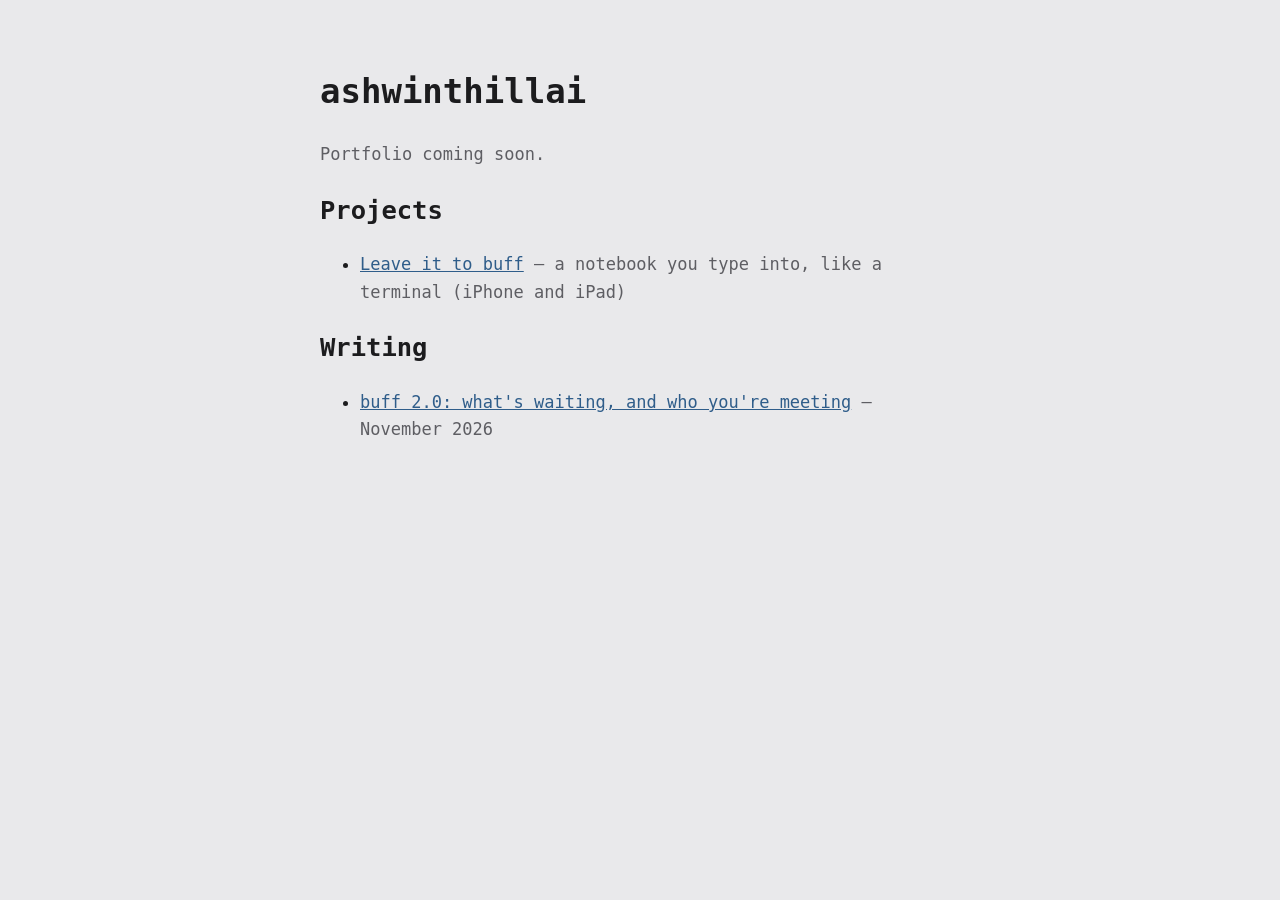
==== index.html @ 0e54cfce "Writing: buff 2.0 post Co-Authored-By: Claude Opus 5.5 <noreply@anthropic.com>" ====
<!doctype html>
<html lang="en">
<head>
<meta charset="utf-8">
<meta name="viewport" content="width=device-width, initial-scale=1">
<title>ashwinthillai</title>
<style>
  body { font: 17px/1.6 ui-monospace, Menlo, monospace; background: #E9E9EB; color: #1C1C1E; max-width: 40rem; margin: 4rem auto; padding: 0 1.25rem; }
  a { color: #2F5D8A; }
  .quiet { color: #5E5E63; }
</style>
</head>
<body>
<h1>ashwinthillai</h1>
<p class="quiet">Portfolio coming soon.</p>
<h2>Projects</h2>
<ul>
  <li><a href="/buff-app/">Leave it to buff</a> <span class="quiet">— a notebook you type into, like a terminal (iPhone and iPad)</span></li>
</ul>
<h2>Writing</h2>
<ul>
  <li><a href="/writing/buff-2/">buff 2.0: what's waiting, and who you're meeting</a> <span class="quiet">— November 2026</span></li>
</ul>
</body>
</html>
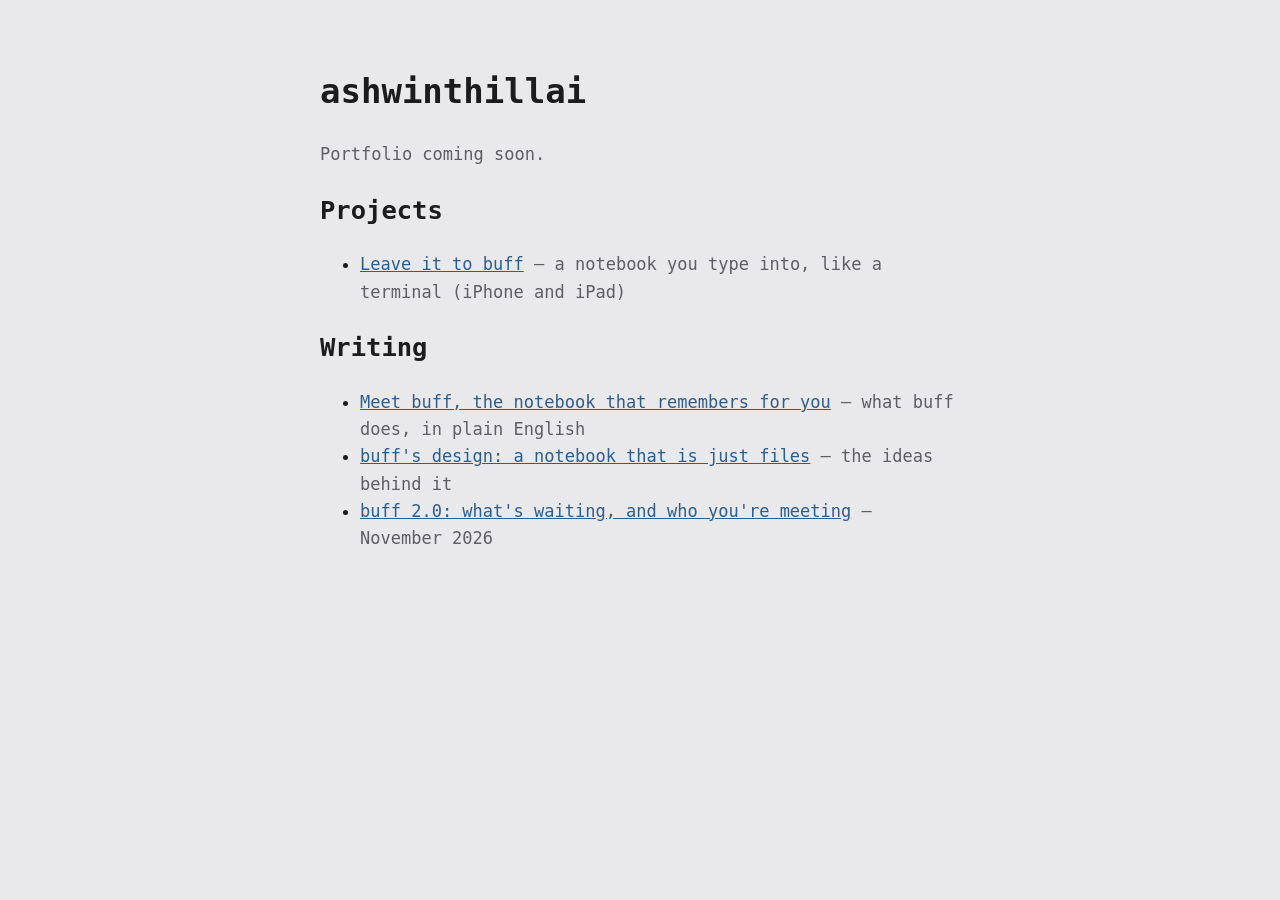
==== commit 06d6d23d: "Writing: Meet buff and buff's design (2.0) Co-Authored-By: Claude Opus 5.5 <noreply@anthropic.com>" ====
--- a/index.html
+++ b/index.html
@@ -19,6 +19,8 @@
 </ul>
 <h2>Writing</h2>
 <ul>
+  <li><a href="/writing/meet-buff/">Meet buff, the notebook that remembers for you</a> <span class="quiet">— what buff does, in plain English</span></li>
+  <li><a href="/writing/buff-design/">buff's design: a notebook that is just files</a> <span class="quiet">— the ideas behind it</span></li>
   <li><a href="/writing/buff-2/">buff 2.0: what's waiting, and who you're meeting</a> <span class="quiet">— November 2026</span></li>
 </ul>
 </body>
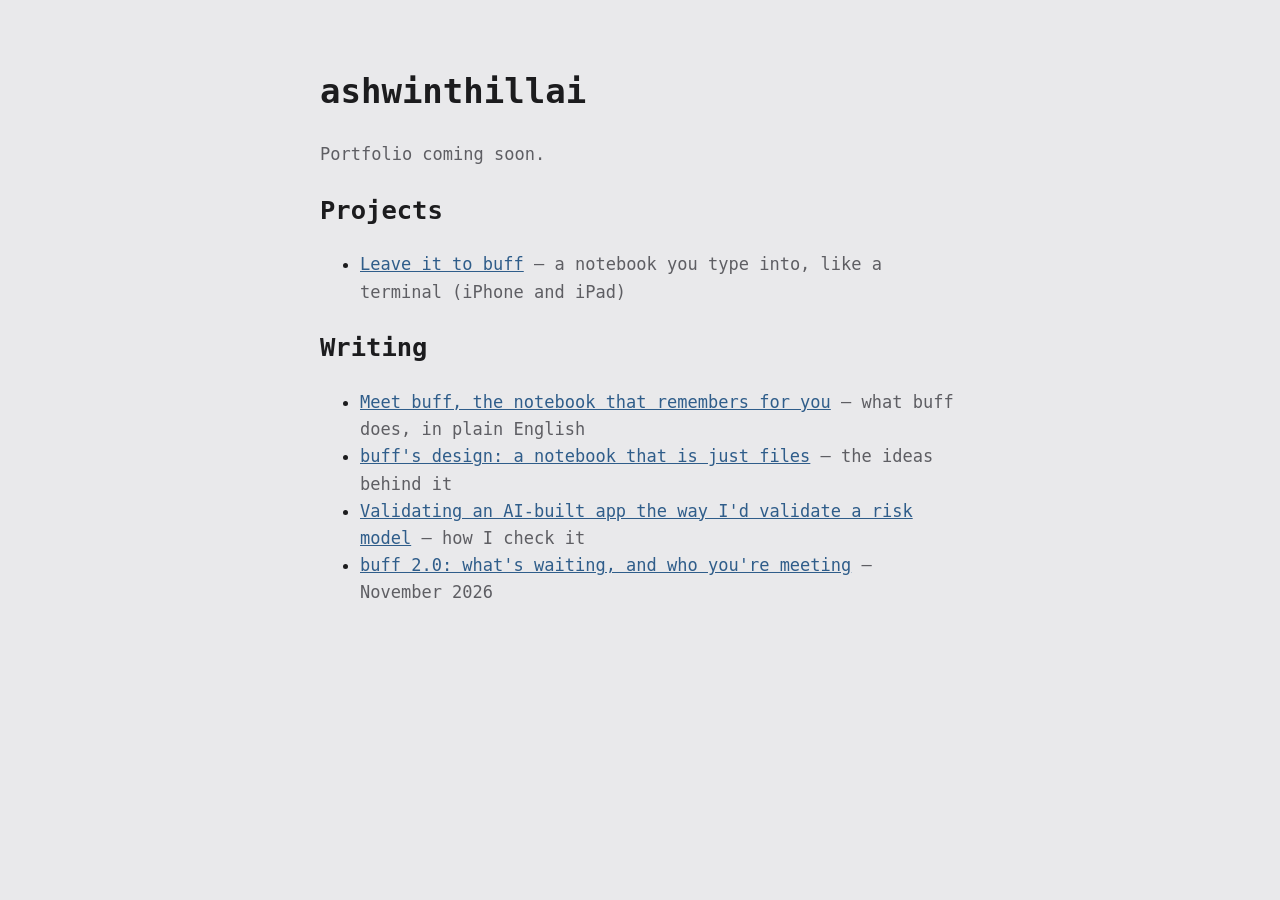
==== commit ab7ccfa4: "Writing: validating buff (2.0), all buff articles cross-linked Co-Authored-By: Claude Opus 5.5 <nore" ====
--- a/index.html
+++ b/index.html
@@ -21,6 +21,7 @@
 <ul>
   <li><a href="/writing/meet-buff/">Meet buff, the notebook that remembers for you</a> <span class="quiet">— what buff does, in plain English</span></li>
   <li><a href="/writing/buff-design/">buff's design: a notebook that is just files</a> <span class="quiet">— the ideas behind it</span></li>
+  <li><a href="/writing/validating-buff/">Validating an AI-built app the way I'd validate a risk model</a> <span class="quiet">— how I check it</span></li>
   <li><a href="/writing/buff-2/">buff 2.0: what's waiting, and who you're meeting</a> <span class="quiet">— November 2026</span></li>
 </ul>
 </body>
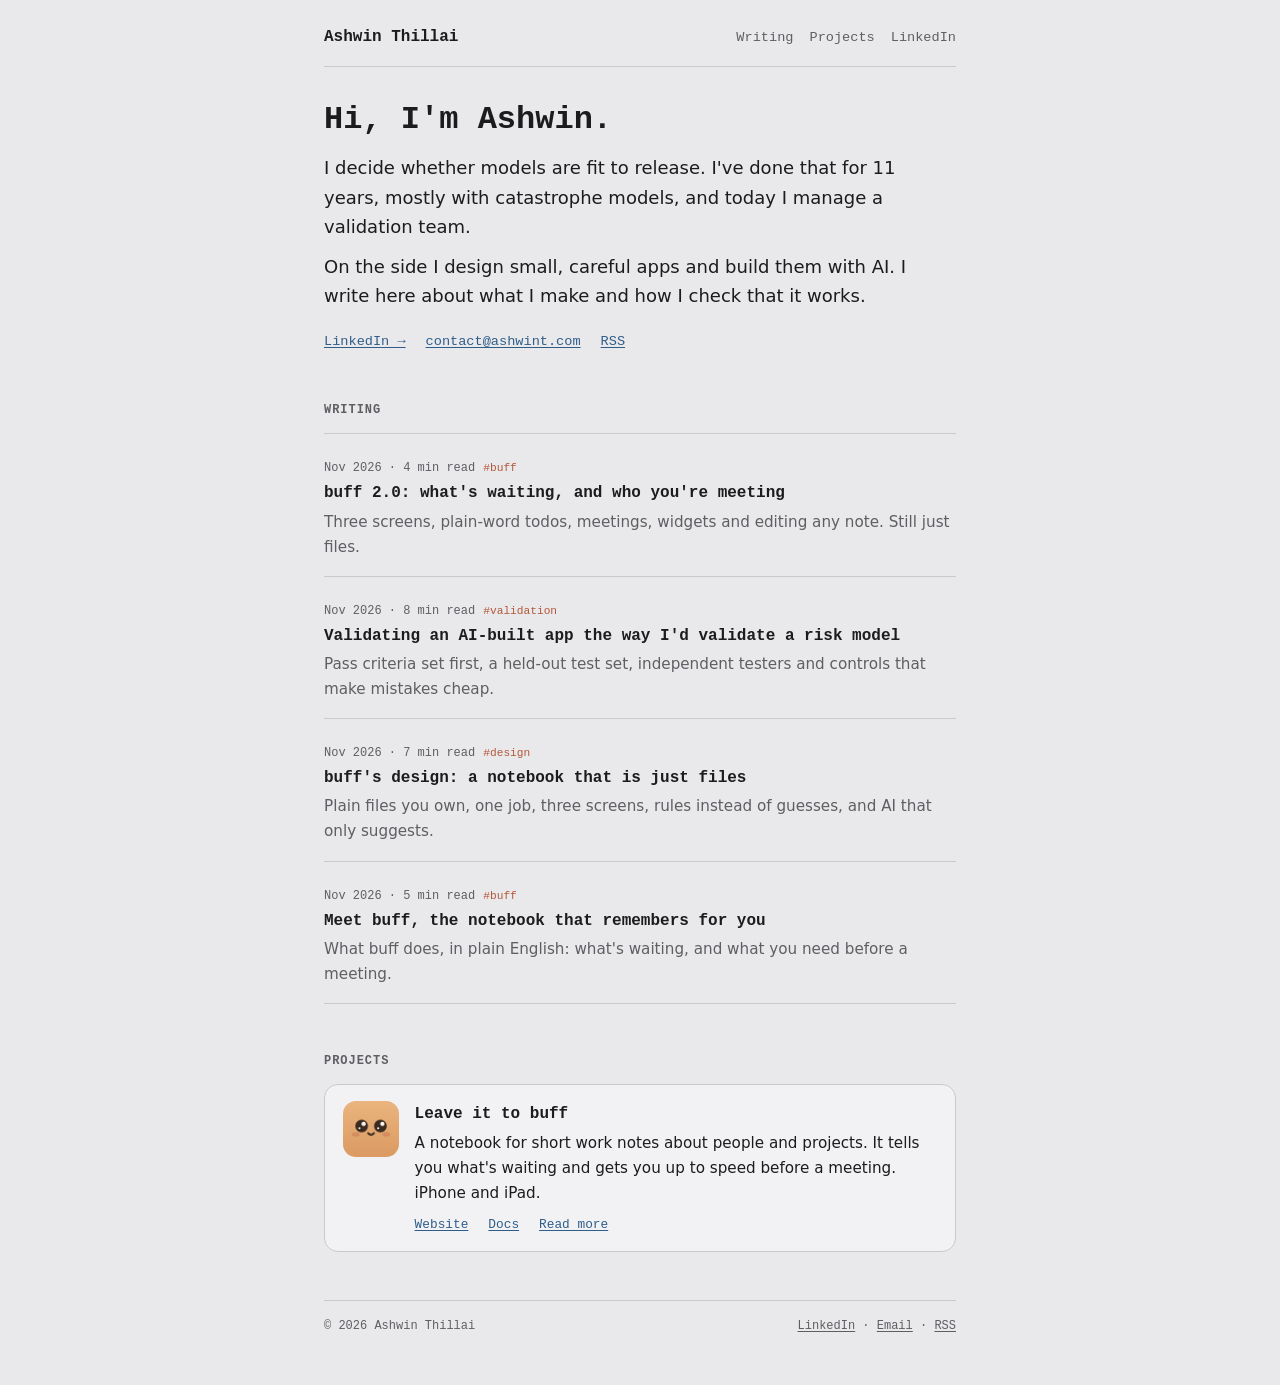
==== commit d6e8c1b1: "Site: home with intro, LinkedIn, dated posts and projects; writing index, Atom feed, 404, favicon, d" ====
--- a/index.html
+++ b/index.html
@@ -3,26 +3,75 @@
 <head>
 <meta charset="utf-8">
 <meta name="viewport" content="width=device-width, initial-scale=1">
-<title>ashwinthillai</title>
-<style>
-  body { font: 17px/1.6 ui-monospace, Menlo, monospace; background: #E9E9EB; color: #1C1C1E; max-width: 40rem; margin: 4rem auto; padding: 0 1.25rem; }
-  a { color: #2F5D8A; }
-  .quiet { color: #5E5E63; }
-</style>
+<title>Ashwin Thillai</title>
+<meta name="description" content="Ashwin Thillai validates models for a living and builds small, careful apps on the side. Writing about buff, AI-built software and how to check it.">
+<meta name="author" content="Ashwin Thillai">
+<meta property="og:title" content="Ashwin Thillai">
+<meta property="og:description" content="Writing about building and validating AI-built software.">
+<meta property="og:url" content="https://ashwint.com/">
+<meta name="color-scheme" content="light dark">
+<link rel="icon" href="/favicon.svg" type="image/svg+xml">
+<link rel="alternate" type="application/atom+xml" title="Ashwin Thillai — Writing" href="/writing/feed.xml">
+<link rel="stylesheet" href="/writing/style.css">
 </head>
 <body>
-<h1>ashwinthillai</h1>
-<p class="quiet">Portfolio coming soon.</p>
-<h2>Projects</h2>
-<ul>
-  <li><a href="/buff-app/">Leave it to buff</a> <span class="quiet">— a notebook you type into, like a terminal (iPhone and iPad)</span></li>
+<header class="site-header">
+  <a class="name" href="/">Ashwin Thillai</a>
+  <nav><a href="/writing/">Writing</a><a href="/#projects">Projects</a><a href="https://www.linkedin.com/in/ashwinthillai">LinkedIn</a></nav>
+</header>
+
+<section class="intro">
+  <h1>Hi, I'm Ashwin.</h1>
+  <p>I decide whether models are fit to release. I've done that for 11 years, mostly with catastrophe models, and today I manage a validation team.</p>
+  <p>On the side I design small, careful apps and build them with AI. I write here about what I make and how I check that it works.</p>
+  <ul class="links">
+    <li><a href="https://www.linkedin.com/in/ashwinthillai">LinkedIn →</a></li>
+    <li><a href="mailto:contact@ashwint.com">contact@ashwint.com</a></li>
+    <li><a href="/writing/feed.xml">RSS</a></li>
+  </ul>
+</section>
+
+<h2 class="eyebrow" id="writing">Writing</h2>
+<ul class="posts">
+  <li>
+    <span class="post-meta">Nov 2026 · 4 min read</span><span class="tag">#buff</span>
+    <h3><a href="/writing/buff-2/">buff 2.0: what's waiting, and who you're meeting</a></h3>
+    <p>Three screens, plain-word todos, meetings, widgets and editing any note. Still just files.</p>
+  </li>
+  <li>
+    <span class="post-meta">Nov 2026 · 8 min read</span><span class="tag">#validation</span>
+    <h3><a href="/writing/validating-buff/">Validating an AI-built app the way I'd validate a risk model</a></h3>
+    <p>Pass criteria set first, a held-out test set, independent testers and controls that make mistakes cheap.</p>
+  </li>
+  <li>
+    <span class="post-meta">Nov 2026 · 7 min read</span><span class="tag">#design</span>
+    <h3><a href="/writing/buff-design/">buff's design: a notebook that is just files</a></h3>
+    <p>Plain files you own, one job, three screens, rules instead of guesses, and AI that only suggests.</p>
+  </li>
+  <li>
+    <span class="post-meta">Nov 2026 · 5 min read</span><span class="tag">#buff</span>
+    <h3><a href="/writing/meet-buff/">Meet buff, the notebook that remembers for you</a></h3>
+    <p>What buff does, in plain English: what's waiting, and what you need before a meeting.</p>
+  </li>
 </ul>
-<h2>Writing</h2>
-<ul>
-  <li><a href="/writing/meet-buff/">Meet buff, the notebook that remembers for you</a> <span class="quiet">— what buff does, in plain English</span></li>
-  <li><a href="/writing/buff-design/">buff's design: a notebook that is just files</a> <span class="quiet">— the ideas behind it</span></li>
-  <li><a href="/writing/validating-buff/">Validating an AI-built app the way I'd validate a risk model</a> <span class="quiet">— how I check it</span></li>
-  <li><a href="/writing/buff-2/">buff 2.0: what's waiting, and who you're meeting</a> <span class="quiet">— November 2026</span></li>
-</ul>
+
+<h2 class="eyebrow" id="projects">Projects</h2>
+<div class="project">
+  <img src="/assets/buff-icon.png" alt="">
+  <div>
+    <h3>Leave it to buff</h3>
+    <p>A notebook for short work notes about people and projects. It tells you what's waiting and gets you up to speed before a meeting. iPhone and iPad.</p>
+    <ul class="links">
+      <li><a href="/buff-app/">Website</a></li>
+      <li><a href="/buff-app/docs/">Docs</a></li>
+      <li><a href="/writing/meet-buff/">Read more</a></li>
+    </ul>
+  </div>
+</div>
+
+<footer class="site-footer">
+  <span>© 2026 Ashwin Thillai</span>
+  <span><a href="https://www.linkedin.com/in/ashwinthillai">LinkedIn</a> · <a href="mailto:contact@ashwint.com">Email</a> · <a href="/writing/feed.xml">RSS</a></span>
+</footer>
 </body>
 </html>
--- a/writing/style.css
+++ b/writing/style.css
@@ -0,0 +1,77 @@
+/* ashwint.com: one stylesheet for the home page, the writing index and every article.
+   Grey palette, monospace headings, readable body text; dark mode follows the system. */
+:root {
+  --bg: #E9E9EB; --ink: #1C1C1E; --quiet: #5E5E63; --line: #C9C9CE; --well: #DCDCE0;
+  --link: #2F5D8A; --card: #F2F2F4; --accent: #B4583A;
+  --mono: ui-monospace, "SF Mono", Menlo, Consolas, monospace;
+  --sans: -apple-system, system-ui, "Segoe UI", Helvetica, Arial, sans-serif;
+}
+@media (prefers-color-scheme: dark) {
+  :root { --bg: #1B1B1D; --ink: #ECECEE; --quiet: #9A9AA0; --line: #3A3A3E; --well: #2A2A2D;
+          --link: #8DB4DC; --card: #232326; --accent: #E08A6C; }
+}
+* { box-sizing: border-box; }
+body { font: 18px/1.65 var(--sans); background: var(--bg); color: var(--ink); max-width: 42rem; margin: 0 auto; padding: 0 1.25rem 3rem; -webkit-text-size-adjust: 100%; }
+h1, h2, h3, .byline, .back, table, pre, figcaption, .site-header, .site-footer, .post-meta, .eyebrow { font-family: var(--mono); }
+h1 { font-size: 1.5rem; line-height: 1.3; margin: 1.5rem 0 0.5rem; }
+h2 { font-size: 1.05rem; margin: 2.5rem 0 0.5rem; }
+a { color: var(--link); text-underline-offset: 0.15em; }
+code { font: 0.85em var(--mono); background: var(--well); padding: 0.05em 0.3em; border-radius: 4px; }
+.quiet, .byline, .back, .note, figcaption { color: var(--quiet); }
+.byline { font-size: 0.85rem; margin-bottom: 2rem; }
+.back { font-size: 0.85rem; text-decoration: none; }
+ul { padding-left: 1.2rem; }
+li { margin: 0.35rem 0; }
+.table-wrap { overflow-x: auto; margin: 1.25rem 0; }
+table { border-collapse: collapse; font-size: 0.8rem; width: 100%; }
+th, td { text-align: left; padding: 0.45rem 0.6rem; border-bottom: 1px solid var(--line); vertical-align: top; }
+th { color: var(--quiet); font-weight: 600; }
+td.num { white-space: nowrap; }
+tr.key td { font-weight: 600; }
+pre { font-size: 0.7rem; line-height: 1.45; background: var(--well); padding: 1rem; border-radius: 8px; overflow-x: auto; }
+figure { margin: 1.75rem 0; text-align: center; }
+figure img, figure video { max-width: 100%; height: auto; border-radius: 14px; }
+figure.phone img, figure.phone video { width: 18rem; max-width: 80%; box-shadow: 0 2px 14px rgba(0,0,0,0.12); }
+figure.face video { width: 20rem; max-width: 85%; border-radius: 24px; }
+figure.pair { display: flex; gap: 1rem; justify-content: center; }
+figure.pair div { flex: 1; max-width: 18rem; }
+figure.pair img { width: 100%; box-shadow: 0 2px 14px rgba(0,0,0,0.12); }
+figcaption { font-size: 0.75rem; margin-top: 0.6rem; }
+hr { border: none; border-top: 1px solid var(--line); margin: 2.5rem 0 1.25rem; }
+.note { font-size: 0.9rem; font-style: italic; }
+
+/* Site header and footer (every page). */
+.site-header { display: flex; flex-wrap: wrap; align-items: baseline; justify-content: space-between; gap: 0.5rem 1.25rem; padding: 1.5rem 0 1rem; border-bottom: 1px solid var(--line); margin-bottom: 1.5rem; font-size: 0.85rem; }
+.site-header .name { font-weight: 700; color: var(--ink); text-decoration: none; font-size: 1rem; }
+.site-header nav { display: flex; gap: 1rem; flex-wrap: wrap; }
+.site-header nav a { color: var(--quiet); text-decoration: none; }
+.site-header nav a:hover, .site-header nav a[aria-current] { color: var(--ink); }
+.site-footer { border-top: 1px solid var(--line); margin-top: 3rem; padding-top: 1rem; font-size: 0.75rem; color: var(--quiet); display: flex; flex-wrap: wrap; gap: 0.4rem 1rem; justify-content: space-between; }
+.site-footer a { color: var(--quiet); }
+
+/* Home page. */
+.intro h1 { font-size: 2rem; margin: 2rem 0 0.75rem; }
+.intro p { margin: 0.6rem 0; }
+.links { font-family: var(--mono); font-size: 0.85rem; display: flex; flex-wrap: wrap; gap: 0.5rem 1.25rem; margin: 1.25rem 0 0; padding: 0; list-style: none; }
+.links li { margin: 0; }
+.eyebrow { font-size: 0.75rem; letter-spacing: 0.08em; text-transform: uppercase; color: var(--quiet); margin: 3rem 0 0.75rem; font-weight: 600; }
+.posts { list-style: none; padding: 0; margin: 0; }
+.posts li { margin: 0; padding: 1rem 0; border-bottom: 1px solid var(--line); }
+.posts li:first-child { border-top: 1px solid var(--line); }
+.posts h3 { font-size: 1rem; margin: 0.15rem 0 0.3rem; line-height: 1.4; }
+.posts h3 a { color: var(--ink); text-decoration: none; }
+.posts h3 a:hover { color: var(--link); text-decoration: underline; }
+.posts p { margin: 0; font-size: 0.95rem; color: var(--quiet); }
+.post-meta { font-size: 0.75rem; color: var(--quiet); }
+.tag { display: inline-block; font-family: var(--mono); font-size: 0.7rem; color: var(--accent); margin-left: 0.5rem; }
+.project { display: flex; gap: 1rem; align-items: flex-start; background: var(--card); border: 1px solid var(--line); border-radius: 14px; padding: 1rem 1.1rem; }
+.project img { width: 56px; height: 56px; border-radius: 13px; flex: none; }
+.project h3 { font-size: 1rem; margin: 0 0 0.25rem; }
+.project p { margin: 0 0 0.5rem; font-size: 0.95rem; }
+.project .links { margin: 0; font-size: 0.8rem; }
+
+@media (max-width: 30rem) {
+  body { font-size: 17px; }
+  .intro h1 { font-size: 1.6rem; }
+  figure.pair { flex-direction: column; align-items: center; }
+}
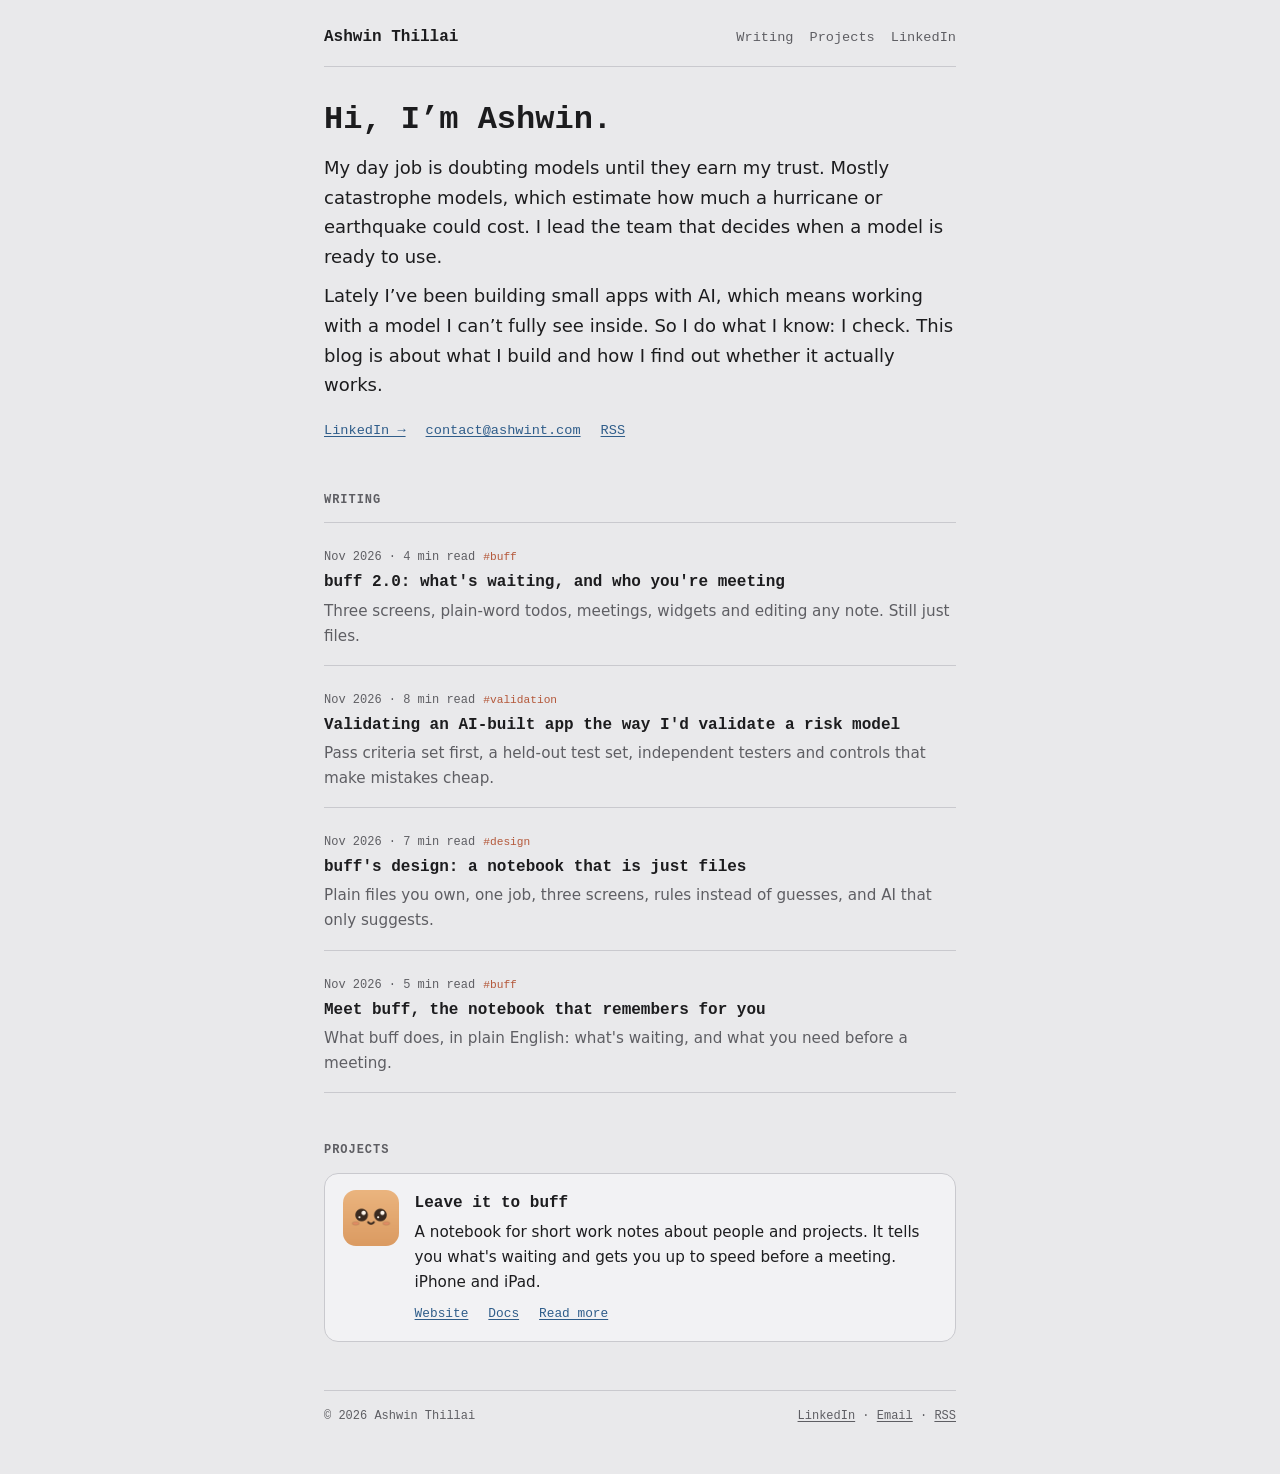
==== commit 0c503027: "Home: new about text; versioned stylesheet link so browsers fetch the new style Co-Authored-By: Clau" ====
--- a/index.html
+++ b/index.html
@@ -4,7 +4,7 @@
 <meta charset="utf-8">
 <meta name="viewport" content="width=device-width, initial-scale=1">
 <title>Ashwin Thillai</title>
-<meta name="description" content="Ashwin Thillai validates models for a living and builds small, careful apps on the side. Writing about buff, AI-built software and how to check it.">
+<meta name="description" content="Ashwin Thillai doubts models for a living and builds small apps with AI. I write about what I build and how I check that it works.">
 <meta name="author" content="Ashwin Thillai">
 <meta property="og:title" content="Ashwin Thillai">
 <meta property="og:description" content="Writing about building and validating AI-built software.">
@@ -12,7 +12,7 @@
 <meta name="color-scheme" content="light dark">
 <link rel="icon" href="/favicon.svg" type="image/svg+xml">
 <link rel="alternate" type="application/atom+xml" title="Ashwin Thillai — Writing" href="/writing/feed.xml">
-<link rel="stylesheet" href="/writing/style.css">
+<link rel="stylesheet" href="/writing/style.css?v=2">
 </head>
 <body>
 <header class="site-header">
@@ -21,9 +21,9 @@
 </header>
 
 <section class="intro">
-  <h1>Hi, I'm Ashwin.</h1>
-  <p>I decide whether models are fit to release. I've done that for 11 years, mostly with catastrophe models, and today I manage a validation team.</p>
-  <p>On the side I design small, careful apps and build them with AI. I write here about what I make and how I check that it works.</p>
+  <h1>Hi, I’m Ashwin.</h1>
+  <p>My day job is doubting models until they earn my trust. Mostly catastrophe models, which estimate how much a hurricane or earthquake could cost. I lead the team that decides when a model is ready to use.</p>
+  <p>Lately I’ve been building small apps with AI, which means working with a model I can’t fully see inside. So I do what I know: I check. This blog is about what I build and how I find out whether it actually works.</p>
   <ul class="links">
     <li><a href="https://www.linkedin.com/in/ashwinthillai">LinkedIn →</a></li>
     <li><a href="mailto:contact@ashwint.com">contact@ashwint.com</a></li>
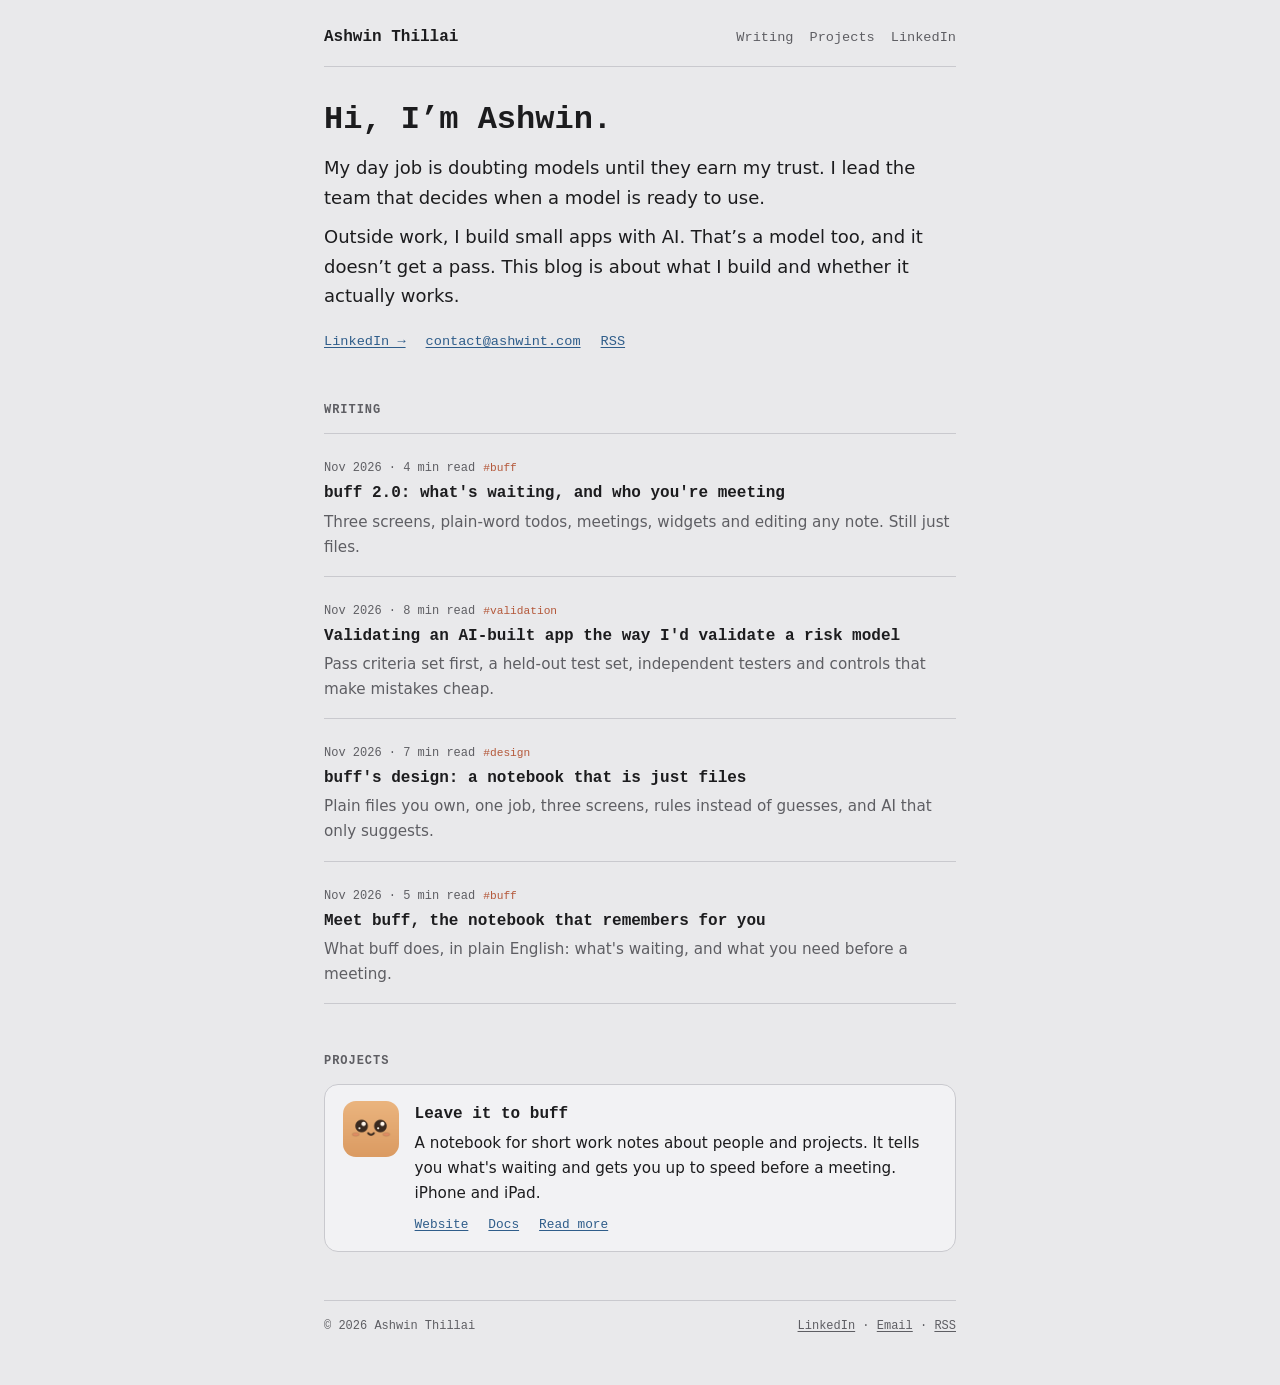
==== commit b5cf38e7: "Home: about text from the owner Co-Authored-By: Claude Opus 5.5 <noreply@anthropic.com>" ====
--- a/index.html
+++ b/index.html
@@ -22,8 +22,8 @@
 
 <section class="intro">
   <h1>Hi, I’m Ashwin.</h1>
-  <p>My day job is doubting models until they earn my trust. Mostly catastrophe models, which estimate how much a hurricane or earthquake could cost. I lead the team that decides when a model is ready to use.</p>
-  <p>Lately I’ve been building small apps with AI, which means working with a model I can’t fully see inside. So I do what I know: I check. This blog is about what I build and how I find out whether it actually works.</p>
+  <p>My day job is doubting models until they earn my trust. I lead the team that decides when a model is ready to use.</p>
+  <p>Outside work, I build small apps with AI. That’s a model too, and it doesn’t get a pass. This blog is about what I build and whether it actually works.</p>
   <ul class="links">
     <li><a href="https://www.linkedin.com/in/ashwinthillai">LinkedIn →</a></li>
     <li><a href="mailto:contact@ashwint.com">contact@ashwint.com</a></li>
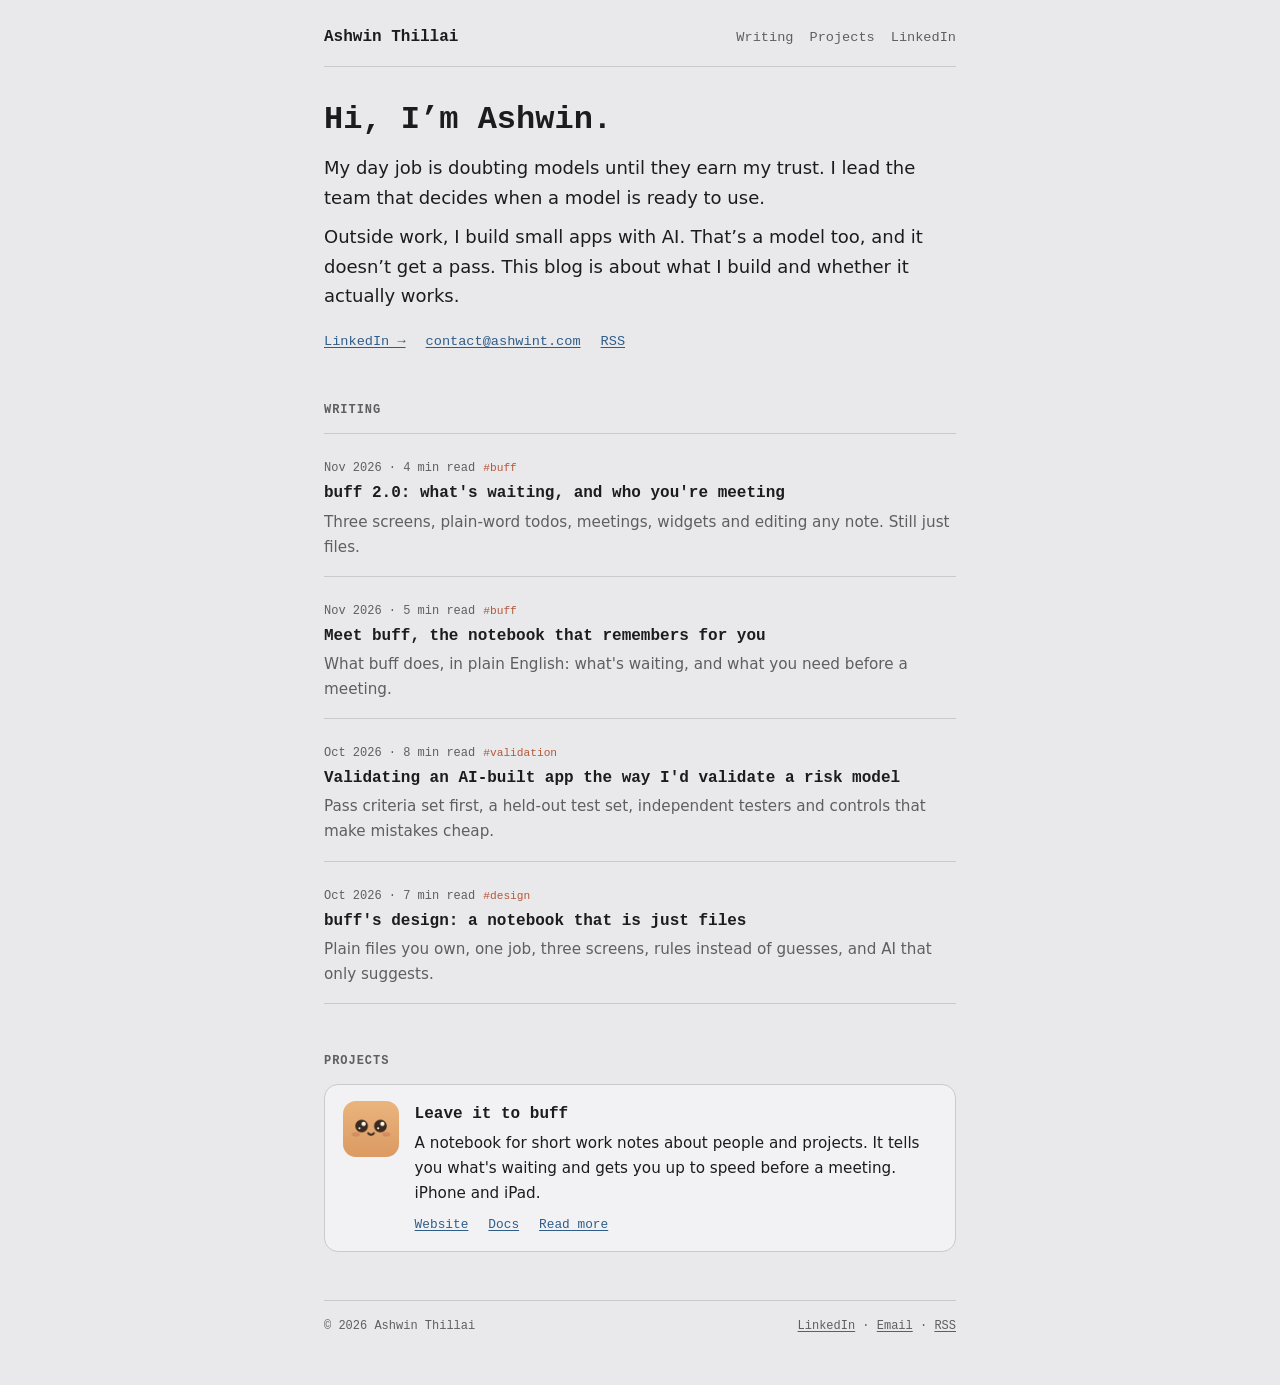
==== commit e22715ff: "Writing: design and validation posts dated October 2026 (updated November) Co-Authored-By: Claude Op" ====
--- a/index.html
+++ b/index.html
@@ -39,19 +39,19 @@
     <p>Three screens, plain-word todos, meetings, widgets and editing any note. Still just files.</p>
   </li>
   <li>
-    <span class="post-meta">Nov 2026 · 8 min read</span><span class="tag">#validation</span>
+    <span class="post-meta">Nov 2026 · 5 min read</span><span class="tag">#buff</span>
+    <h3><a href="/writing/meet-buff/">Meet buff, the notebook that remembers for you</a></h3>
+    <p>What buff does, in plain English: what's waiting, and what you need before a meeting.</p>
+  </li>
+  <li>
+    <span class="post-meta">Oct 2026 · 8 min read</span><span class="tag">#validation</span>
     <h3><a href="/writing/validating-buff/">Validating an AI-built app the way I'd validate a risk model</a></h3>
     <p>Pass criteria set first, a held-out test set, independent testers and controls that make mistakes cheap.</p>
   </li>
   <li>
-    <span class="post-meta">Nov 2026 · 7 min read</span><span class="tag">#design</span>
+    <span class="post-meta">Oct 2026 · 7 min read</span><span class="tag">#design</span>
     <h3><a href="/writing/buff-design/">buff's design: a notebook that is just files</a></h3>
     <p>Plain files you own, one job, three screens, rules instead of guesses, and AI that only suggests.</p>
-  </li>
-  <li>
-    <span class="post-meta">Nov 2026 · 5 min read</span><span class="tag">#buff</span>
-    <h3><a href="/writing/meet-buff/">Meet buff, the notebook that remembers for you</a></h3>
-    <p>What buff does, in plain English: what's waiting, and what you need before a meeting.</p>
   </li>
 </ul>
 
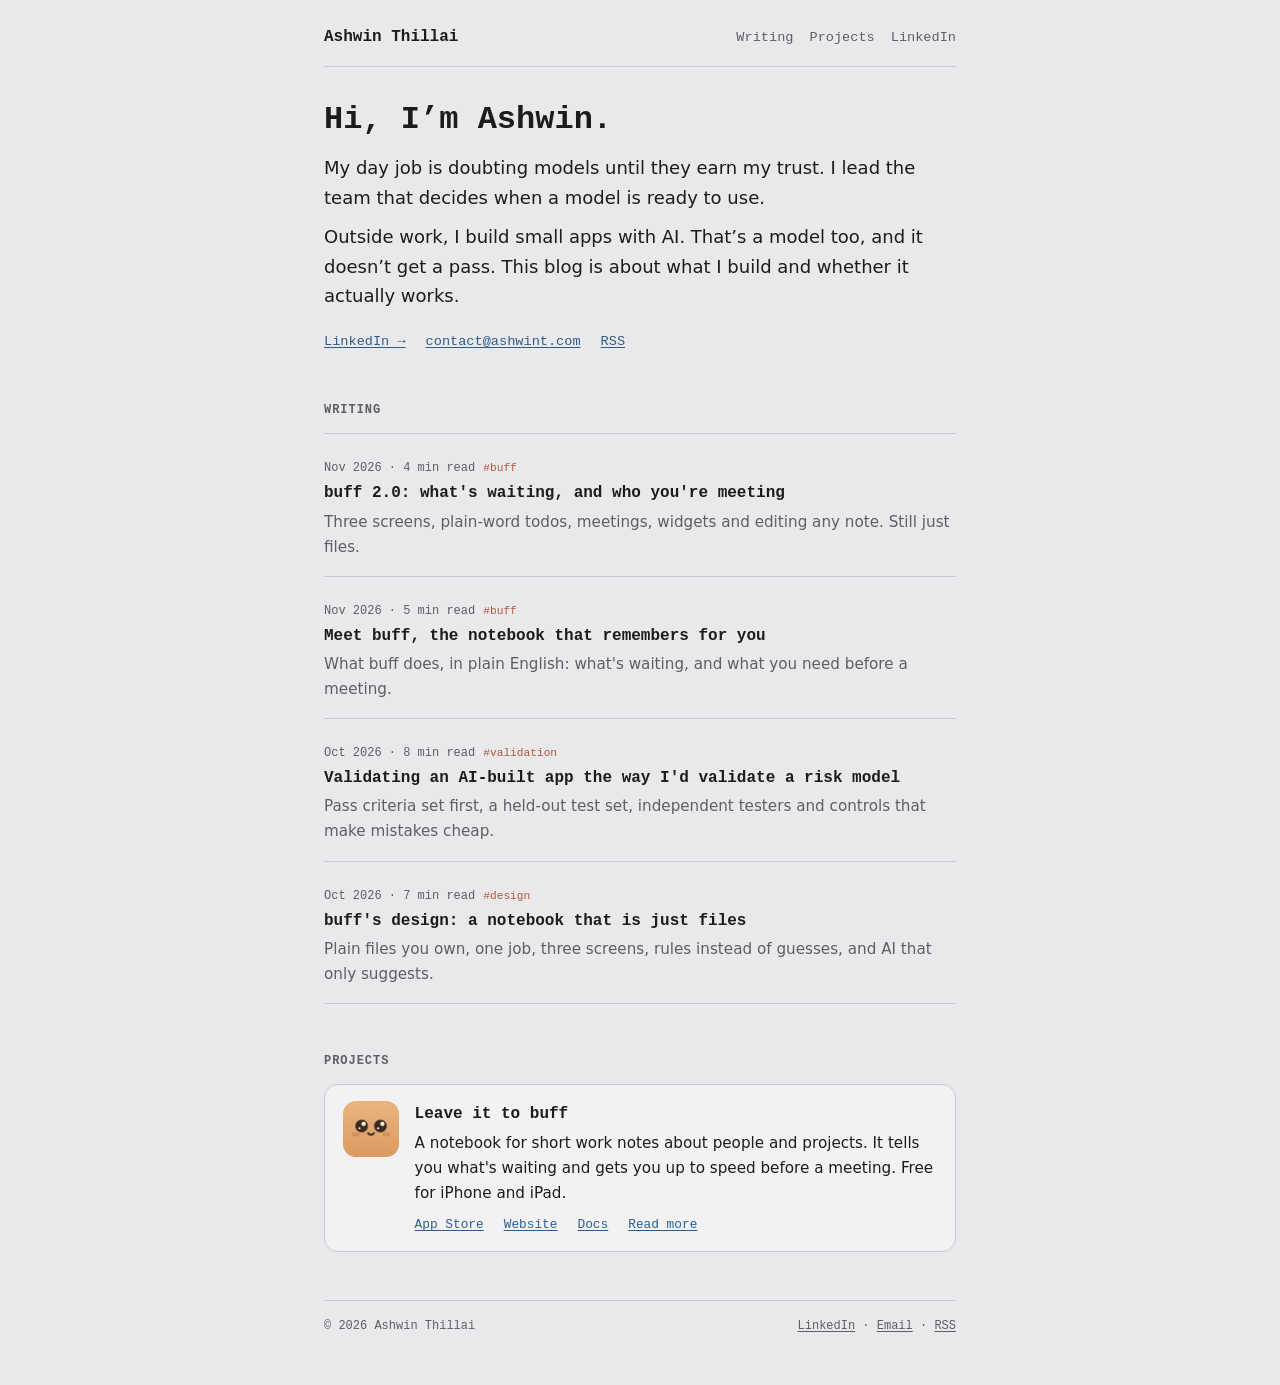
==== commit 7356e15b: "App Store link: buff 2.0 is live Co-Authored-By: Claude Opus 5.5 <noreply@anthropic.com>" ====
--- a/index.html
+++ b/index.html
@@ -60,8 +60,9 @@
   <img src="/assets/buff-icon.png" alt="">
   <div>
     <h3>Leave it to buff</h3>
-    <p>A notebook for short work notes about people and projects. It tells you what's waiting and gets you up to speed before a meeting. iPhone and iPad.</p>
+    <p>A notebook for short work notes about people and projects. It tells you what's waiting and gets you up to speed before a meeting. Free for iPhone and iPad.</p>
     <ul class="links">
+      <li><a href="https://apps.apple.com/app/leave-it-to-buff/id6819407778">App Store</a></li>
       <li><a href="/buff-app/">Website</a></li>
       <li><a href="/buff-app/docs/">Docs</a></li>
       <li><a href="/writing/meet-buff/">Read more</a></li>
